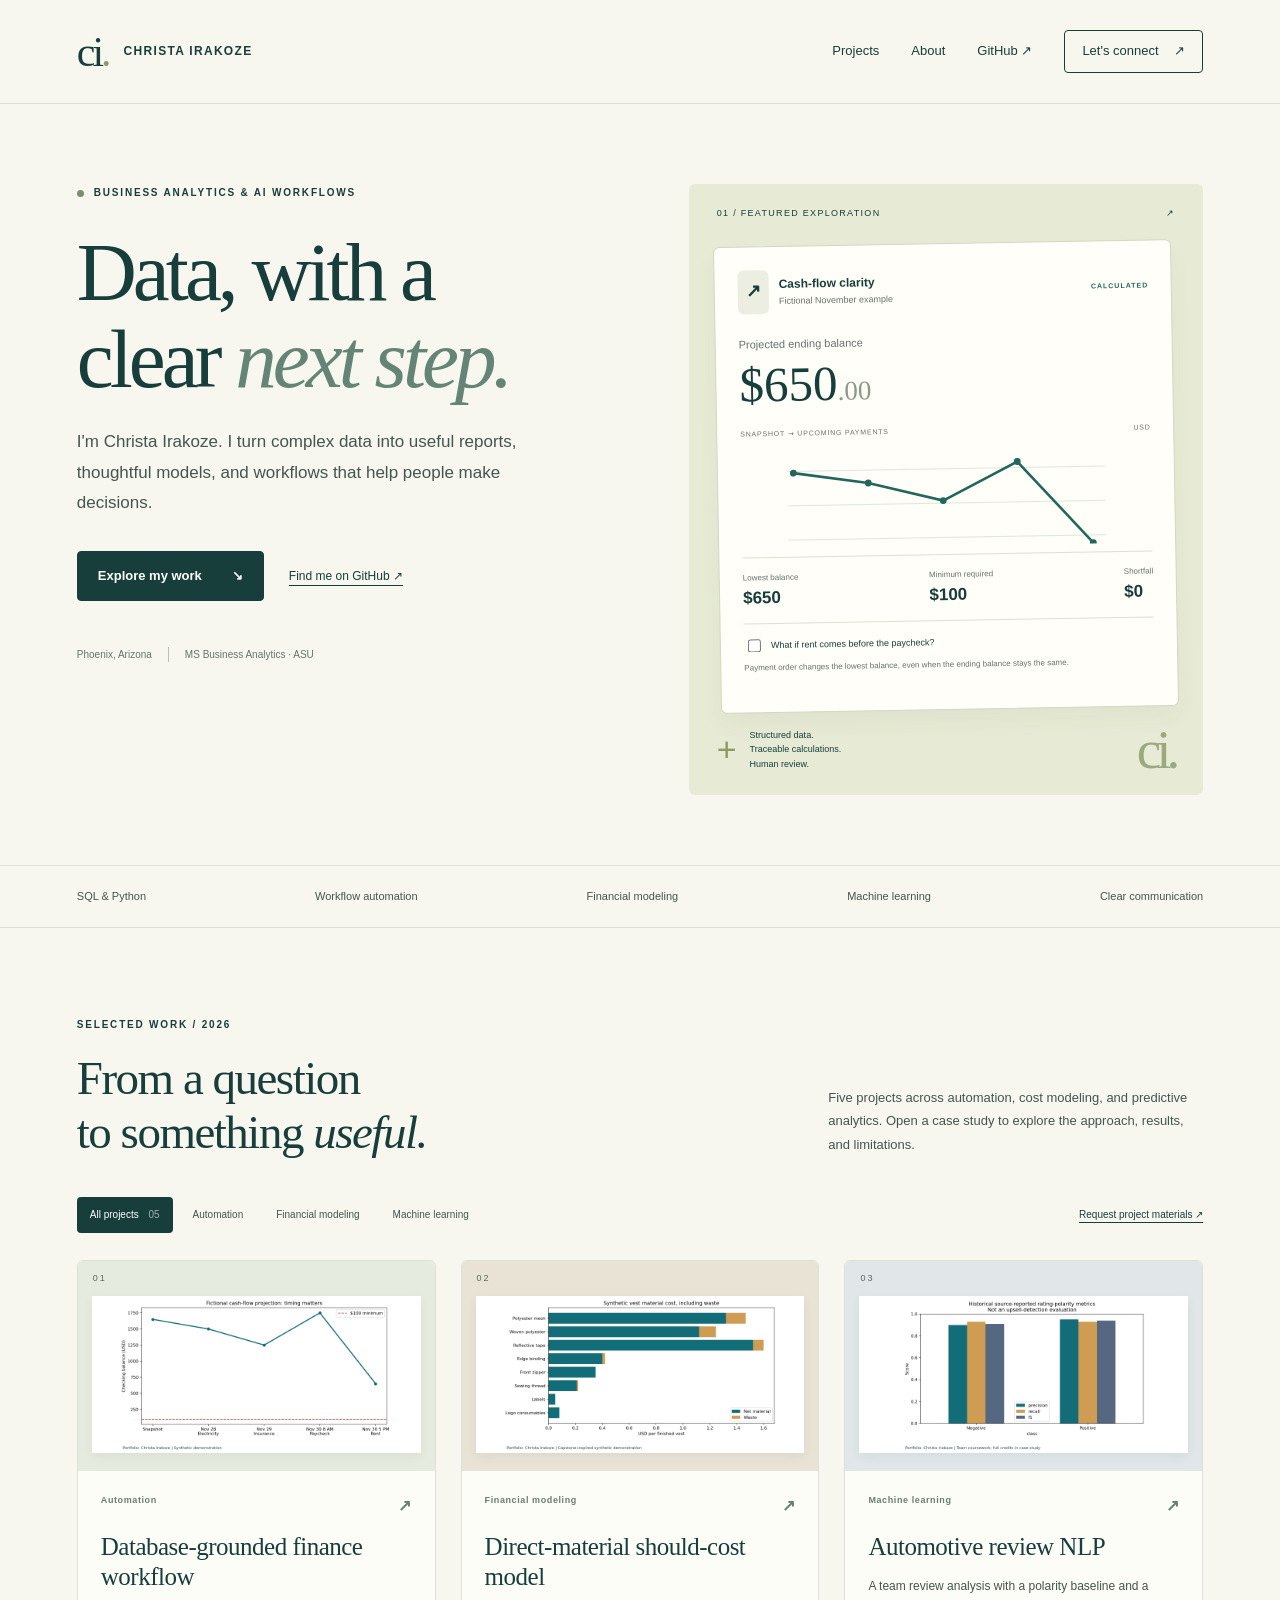
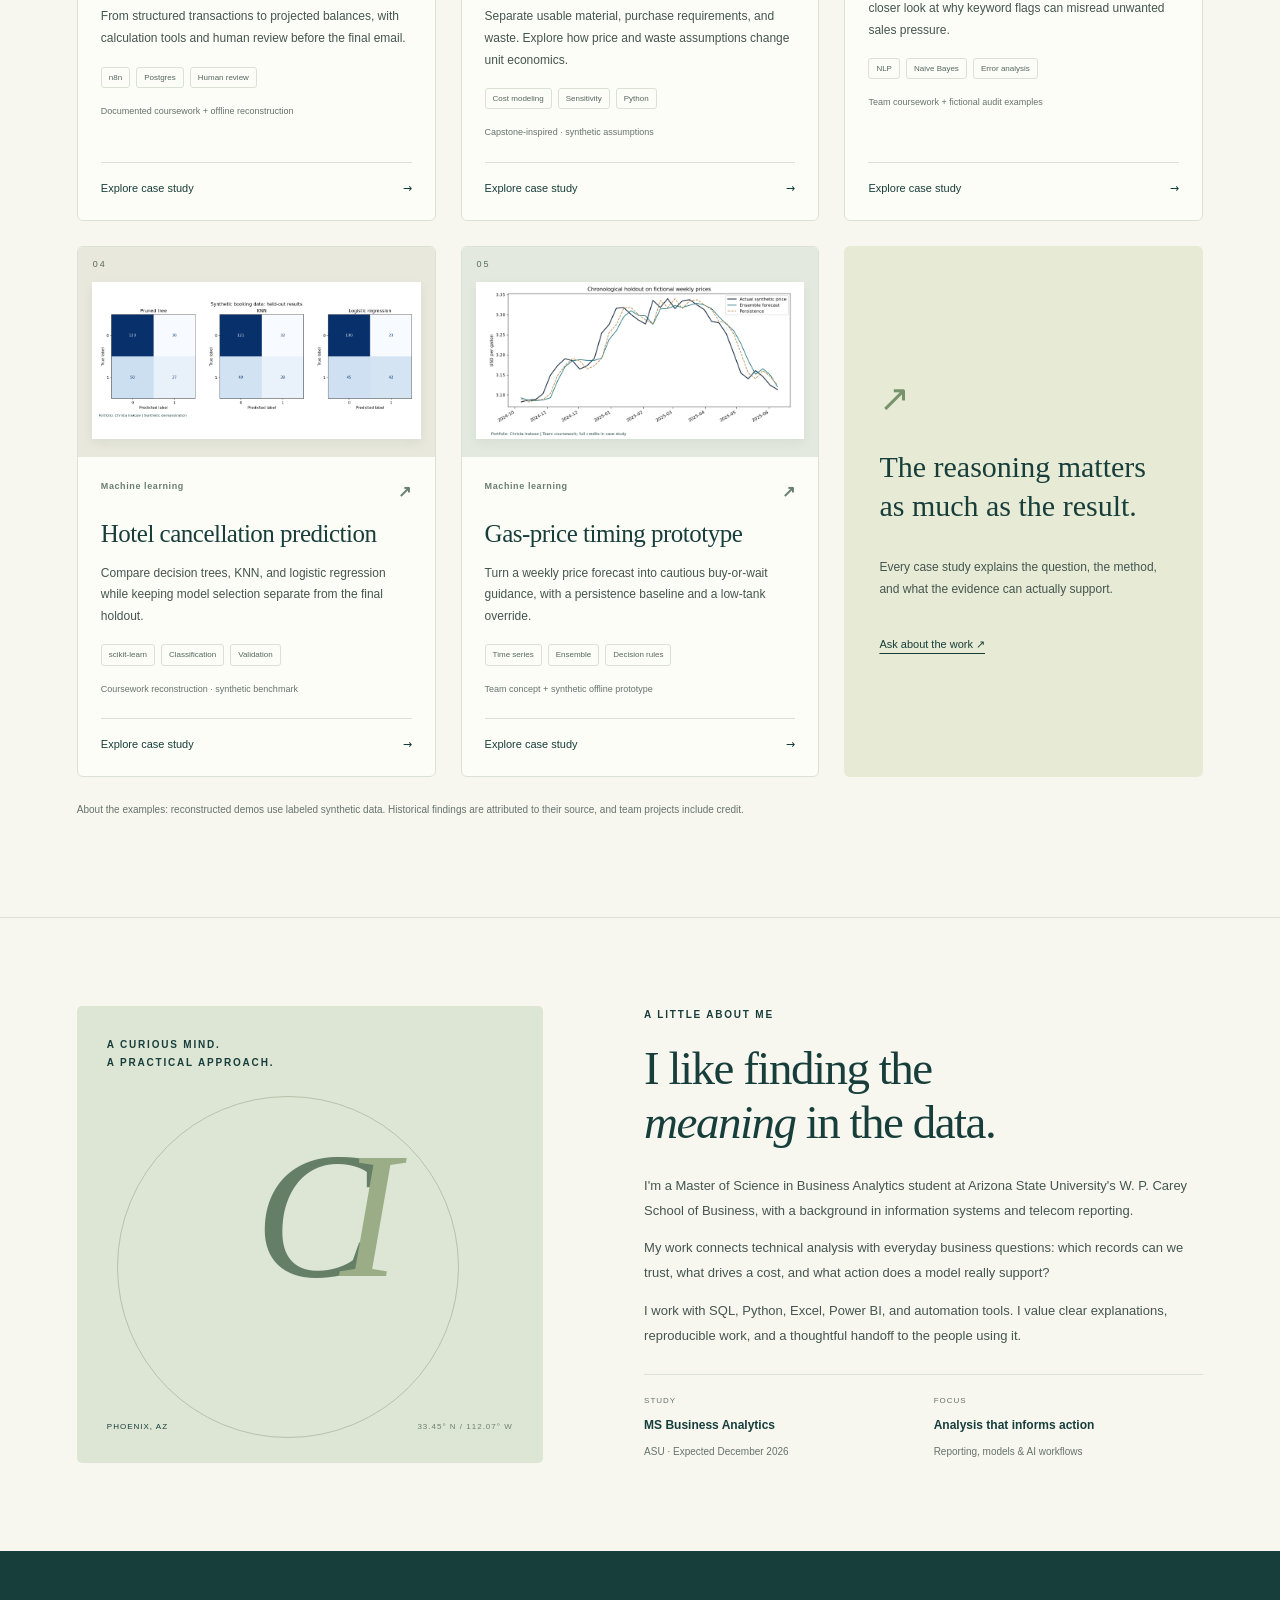
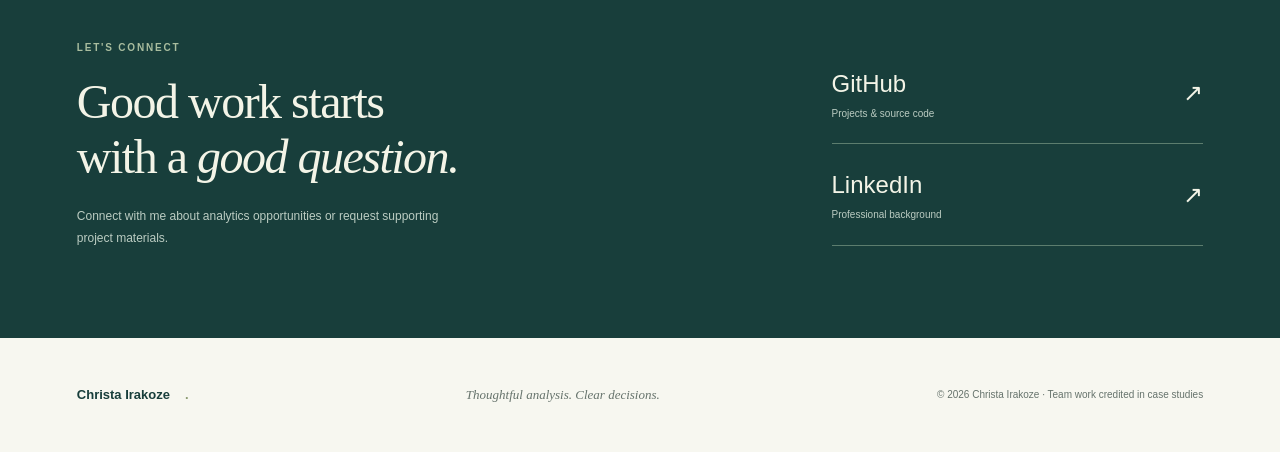
==== index.html @ 3c3b24d4 "Publish portfolio case studies and attributed charts" ====
<!doctype html><html lang="en"><head><meta charset="utf-8"><meta name="viewport" content="width=device-width, initial-scale=1"><title>Business Analytics &amp; AI Workflows | Christa Irakoze</title><meta name="description" content="Christa Irakoze: business analytics portfolio featuring AI workflows, financial modeling, NLP, and machine learning."><meta name="theme-color" content="#183e3b"><link rel="icon" href="/favicon.svg" type="image/svg+xml"><link rel="stylesheet" href="/style.css"></head><body><a class="skip" href="#main">Skip to content</a><header class="header"><a class="brand" href="/" aria-label="Christa Irakoze home"><span class="mark">ci<span>.</span></span><span>CHRISTA IRAKOZE</span></a><nav aria-label="Main navigation"><a href="/#projects">Projects</a><a href="/#about">About</a><a href="https://github.com/krirakoze" target="_blank" rel="noopener">GitHub ↗</a><a class="nav-contact" href="/#contact">Let's connect <span>↗</span></a></nav></header>
<main id="main">
<section class="hero" aria-labelledby="hero-title"><div class="hero-copy"><div class="eyebrow"><span class="live-dot"></span> BUSINESS ANALYTICS & AI WORKFLOWS</div><h1 id="hero-title">Data, with a<br>clear <em>next step.</em></h1><p class="hero-desc">I'm Christa Irakoze. I turn complex data into useful reports, thoughtful models, and workflows that help people make decisions.</p><div class="hero-actions"><a class="button dark" href="#projects">Explore my work <span>↘</span></a><a class="text-link" href="https://github.com/krirakoze" target="_blank" rel="noopener">Find me on GitHub ↗</a></div><div class="hero-note"><span>Phoenix, Arizona</span><span>MS Business Analytics · ASU</span></div></div>
<div class="hero-art"><div class="art-caption"><span>01 / FEATURED EXPLORATION</span><span>↗</span></div><div class="report-card"><div class="report-top"><span class="report-icon">↗</span><span>Cash-flow clarity<small>Fictional November example</small></span><span class="report-status">CALCULATED</span></div><div class="report-balance"><span>Projected ending balance</span><strong>$650<span>.00</span></strong></div><div class="chart-label"><span>SNAPSHOT → UPCOMING PAYMENTS</span><span>USD</span></div><svg class="mini-chart" viewBox="0 0 380 120" role="img" aria-label="Fictional checking balances: 1650, 1500, 1250, 1750, 650 dollars"><line x1="5" y1="30" x2="375" y2="30" stroke="#d9e3dd"/><line x1="5" y1="70" x2="375" y2="70" stroke="#d9e3dd"/><line x1="5" y1="110" x2="375" y2="110" stroke="#d9e3dd"/><path d="M12 32 L99 45 L186 67 L273 23 L360 119" fill="none" stroke="#23675b" stroke-width="3"/><g fill="#23675b"><circle cx="12" cy="32" r="4"/><circle cx="99" cy="45" r="4"/><circle cx="186" cy="67" r="4"/><circle cx="273" cy="23" r="4"/><circle cx="360" cy="119" r="4"/></g></svg><div class="report-summary"><div><span>Lowest balance</span><b id="lowest-balance">$650</b></div><div><span>Minimum required</span><b>$100</b></div><div><span>Shortfall</span><b>$0</b></div></div><label class="scenario-toggle"><input id="timing-toggle" type="checkbox"><span>What if rent comes before the paycheck?</span></label><p id="scenario-note" aria-live="polite">Payment order changes the lowest balance, even when the ending balance stays the same.</p></div><div class="art-bottom"><span class="cross">+</span><p>Structured data.<br>Traceable calculations.<br>Human review.</p><span class="large-ci">ci.</span></div></div></section>
<div class="skill-strip" aria-label="Areas of focus"><span>SQL & Python</span><span>Workflow automation</span><span>Financial modeling</span><span>Machine learning</span><span>Clear communication</span></div>
<section class="work section" id="projects"><div class="section-heading"><div><div class="eyebrow">SELECTED WORK / 2026</div><h2>From a question<br>to something <em>useful.</em></h2></div><p>Five projects across automation, cost modeling, and predictive analytics. Open a case study to explore the approach, results, and limitations.</p></div><div class="work-toolbar"><div class="filters" role="group" aria-label="Filter projects"><button class="active" aria-pressed="true" data-filter="All">All projects <span>05</span></button><button aria-pressed="false" data-filter="Automation">Automation</button><button aria-pressed="false" data-filter="Financial modeling">Financial modeling</button><button aria-pressed="false" data-filter="Machine learning">Machine learning</button></div><a class="bundle-link" href="#contact">Request project materials ↗</a></div><div class="project-grid"><article class="project-card" data-category="Automation"><a class="project-image" href="/finance-workflow.html"><span class="project-number">01</span><img src="/finance-workflow-cash_flow.png" alt="Database-grounded finance workflow: synthetic demonstration results" loading="lazy"></a><div class="project-body"><div class="card-category">Automation<span>↗</span></div><h3><a href="/finance-workflow.html">Database-grounded finance workflow</a></h3><p>From structured transactions to projected balances, with calculation tools and human review before the final email.</p><div class="tags"><span>n8n</span><span>Postgres</span><span>Human review</span></div><p class="scope">Documented coursework + offline reconstruction</p><a class="case-link" href="/finance-workflow.html">Explore case study <span>→</span></a></div></article><article class="project-card" data-category="Financial modeling"><a class="project-image" href="/materials-costing.html"><span class="project-number">02</span><img src="/materials-costing-material_costs.png" alt="Direct-material should-cost model: synthetic demonstration results" loading="lazy"></a><div class="project-body"><div class="card-category">Financial modeling<span>↗</span></div><h3><a href="/materials-costing.html">Direct-material should-cost model</a></h3><p>Separate usable material, purchase requirements, and waste. Explore how price and waste assumptions change unit economics.</p><div class="tags"><span>Cost modeling</span><span>Sensitivity</span><span>Python</span></div><p class="scope">Capstone-inspired · synthetic assumptions</p><a class="case-link" href="/materials-costing.html">Explore case study <span>→</span></a></div></article><article class="project-card" data-category="Machine learning"><a class="project-image" href="/review-nlp.html"><span class="project-number">03</span><img src="/review-nlp-source_metrics.png" alt="Automotive review NLP: historical source-reported metrics" loading="lazy"></a><div class="project-body"><div class="card-category">Machine learning<span>↗</span></div><h3><a href="/review-nlp.html">Automotive review NLP</a></h3><p>A team review analysis with a polarity baseline and a closer look at why keyword flags can misread unwanted sales pressure.</p><div class="tags"><span>NLP</span><span>Naive Bayes</span><span>Error analysis</span></div><p class="scope">Team coursework + fictional audit examples</p><a class="case-link" href="/review-nlp.html">Explore case study <span>→</span></a></div></article><article class="project-card" data-category="Machine learning"><a class="project-image" href="/hotel-cancellations.html"><span class="project-number">04</span><img src="/hotel-cancellations-confusion_matrices.png" alt="Hotel cancellation prediction: synthetic demonstration results" loading="lazy"></a><div class="project-body"><div class="card-category">Machine learning<span>↗</span></div><h3><a href="/hotel-cancellations.html">Hotel cancellation prediction</a></h3><p>Compare decision trees, KNN, and logistic regression while keeping model selection separate from the final holdout.</p><div class="tags"><span>scikit-learn</span><span>Classification</span><span>Validation</span></div><p class="scope">Coursework reconstruction · synthetic benchmark</p><a class="case-link" href="/hotel-cancellations.html">Explore case study <span>→</span></a></div></article><article class="project-card" data-category="Machine learning"><a class="project-image" href="/gas-price-timing.html"><span class="project-number">05</span><img src="/gas-price-timing-forecast.png" alt="Gas-price timing prototype: synthetic demonstration results" loading="lazy"></a><div class="project-body"><div class="card-category">Machine learning<span>↗</span></div><h3><a href="/gas-price-timing.html">Gas-price timing prototype</a></h3><p>Turn a weekly price forecast into cautious buy-or-wait guidance, with a persistence baseline and a low-tank override.</p><div class="tags"><span>Time series</span><span>Ensemble</span><span>Decision rules</span></div><p class="scope">Team concept + synthetic offline prototype</p><a class="case-link" href="/gas-price-timing.html">Explore case study <span>→</span></a></div></article><div class="work-note"><span class="note-symbol">↗</span><h3>The reasoning matters<br>as much as the result.</h3><p>Every case study explains the question, the method, and what the evidence can actually support.</p><a href="#contact">Ask about the work ↗</a></div></div><p class="evidence-note">About the examples: reconstructed demos use labeled synthetic data. Historical findings are attributed to their source, and team projects include credit.</p></section>
<section class="about section" id="about"><div class="about-visual" aria-hidden="true"><span class="eyebrow">A CURIOUS MIND.<br>A PRACTICAL APPROACH.</span><div class="monogram">C<span>I</span></div><div class="about-location">PHOENIX, AZ <span>33.45° N / 112.07° W</span></div></div><div class="about-copy"><div class="eyebrow">A LITTLE ABOUT ME</div><h2>I like finding the<br><em>meaning</em> in the data.</h2><p>I'm a Master of Science in Business Analytics student at Arizona State University's W. P. Carey School of Business, with a background in information systems and telecom reporting.</p><p>My work connects technical analysis with everyday business questions: which records can we trust, what drives a cost, and what action does a model really support?</p><p>I work with SQL, Python, Excel, Power BI, and automation tools. I value clear explanations, reproducible work, and a thoughtful handoff to the people using it.</p><div class="about-facts"><div><span>STUDY</span><strong>MS Business Analytics</strong><small>ASU · Expected December 2026</small></div><div><span>FOCUS</span><strong>Analysis that informs action</strong><small>Reporting, models & AI workflows</small></div></div></div></section>
<section class="connect section" id="contact"><div><div class="eyebrow">LET'S CONNECT</div><h2>Good work starts<br>with a <em>good question.</em></h2><p>Connect with me about analytics opportunities or request supporting project materials.</p></div><div class="connect-links"><a href="https://github.com/krirakoze" target="_blank" rel="noopener"><span>GitHub<small>Projects & source code</small></span>↗</a><a href="https://www.linkedin.com/in/christairakoze2/" target="_blank" rel="noopener"><span>LinkedIn<small>Professional background</small></span>↗</a></div></section>
</main><footer><a class="brand" href="/">Christa Irakoze<span class="dot">.</span></a><p>Thoughtful analysis. Clear decisions.</p><span>© 2026 Christa Irakoze · Team work credited in case studies</span></footer><script src="/script.js"></script></body></html>
---- style.css ----
@font-face{font-family:PortfolioSymbols;src:url(/symbols.ttf) format("truetype");unicode-range:U+2190-21FF;font-display:swap}
:root{--ink:#183e3b;--body:#45554f;--paper:#f7f7f0;--line:#dce1d5;--sage:#e7ebd5;--muted:#66736c;--teal:#24675c}*{box-sizing:border-box}html{scroll-behavior:smooth;scroll-padding-top:30px}body{margin:0;background:var(--paper);color:var(--ink);font-family:PortfolioSymbols,Arial,Helvetica,sans-serif;font-size:16px;line-height:1.55}a{color:inherit;text-decoration:none}button,input{font:inherit}button,a,input{ -webkit-tap-highlight-color:transparent}a:focus-visible,button:focus-visible,input:focus-visible{outline:3px solid #b77a37;outline-offset:5px}img{max-width:100%;display:block}button{cursor:pointer}.skip{position:absolute;top:-70px;left:20px;background:white;padding:12px;z-index:100}.skip:focus{top:10px}.header{max-width:1440px;margin:auto;height:104px;padding:0 6%;display:flex;align-items:center;justify-content:space-between;border-bottom:1px solid var(--line)}.brand{display:flex;align-items:center;gap:15px;font-size:12px;font-weight:bold;letter-spacing:1.3px}.mark{font-family:Georgia,serif;font-size:42px;font-weight:normal;letter-spacing:-3px;line-height:1}.mark span{color:#8e9a66}.header nav{display:flex;align-items:center;gap:32px;font-size:13px}.header nav>a:hover,.text-link:hover{color:#548278}.header .nav-contact{border:1px solid var(--ink);padding:10px 17px;border-radius:4px}.nav-contact span{margin-left:12px}.hero{max-width:1440px;margin:auto;display:grid;grid-template-columns:1.08fr 1fr;gap:5%;padding:80px 6% 70px}.eyebrow{font-size:10px;letter-spacing:1.8px;font-weight:bold;line-height:1.8}.hero .eyebrow{display:flex;align-items:center;gap:10px}.live-dot{width:7px;height:7px;border-radius:50%;background:#79916a;display:inline-block}.hero h1{font-size:clamp(56px,6.5vw,90px);font-family:Georgia,'Times New Roman',serif;line-height:1.04;font-weight:normal;letter-spacing:-4px;margin:27px 0 25px}em{font-family:Georgia,'Times New Roman',serif;font-weight:normal}.hero h1 em{color:#648475}.hero-desc{max-width:460px;font-size:17px;color:var(--body);line-height:1.8}.hero-actions{display:flex;align-items:center;gap:25px;margin-top:32px}.button{display:inline-flex;align-items:center;justify-content:space-between;gap:30px;border-radius:4px;padding:14px 20px;font-size:13px;font-weight:bold}.dark{background:var(--ink);color:white;border:1px solid var(--ink)}.dark:hover{background:#2c5c50}.text-link{font-size:12px;text-decoration:underline;text-underline-offset:5px}.hero-note{display:flex;flex-wrap:wrap;gap:16px;margin-top:46px;font-size:10px;color:var(--muted)}.hero-note span+span{border-left:1px solid #b7c0b4;padding-left:16px}.hero-art{background:var(--sage);border-radius:6px;min-width:0;padding:23px 28px 18px;position:relative}.art-caption{display:flex;justify-content:space-between;font-size:9px;letter-spacing:1.3px}.report-card{background:#fffef8;border:1px solid #d1d8c6;margin:22px 0 0;padding:23px;border-radius:6px;box-shadow:0 12px 22px #3d50300b;transform:rotate(-1deg)}.report-top{display:flex;gap:10px;align-items:center;font-size:12px;font-weight:bold}.report-icon{background:#ebeee0;padding:8px;border-radius:6px;font-size:18px}.report-top small{display:block;font-size:9px;font-weight:normal;color:var(--muted);margin-top:2px}.report-status{font-size:7px;margin-left:auto;letter-spacing:1px;color:var(--teal)}.report-balance{margin:22px 0 12px}.report-balance>span{display:block;font-size:11px;color:var(--muted)}.report-balance strong{font-family:Georgia,serif;display:block;font-size:49px;font-weight:normal;line-height:1.3}.report-balance strong span{font-size:27px;color:#8b9a88}.chart-label{display:flex;justify-content:space-between;font-size:7px;letter-spacing:.8px;color:var(--muted)}.mini-chart{width:100%;height:103px;margin-top:7px}.report-summary{display:flex;justify-content:space-between;gap:12px;border-top:1px solid var(--line);padding:14px 0 12px}.report-summary span{display:block;font-size:8px;color:var(--muted)}.report-summary b{font-size:17px}.scenario-toggle{display:flex;gap:7px;align-items:center;font-size:9px;cursor:pointer;border-top:1px solid var(--line);padding-top:12px}.scenario-toggle input{accent-color:var(--ink)}#scenario-note{font-size:8px;line-height:1.6;color:var(--muted);margin:7px 0 0;min-height:27px}.art-bottom{display:flex;align-items:center;justify-content:space-between;margin-top:12px}.cross{font-size:34px;font-weight:200;color:#8e9a66}.art-bottom p{font-size:9px;line-height:1.6;margin:0 auto 0 13px}.large-ci{font-family:Georgia,serif;font-size:55px;line-height:1;color:#9ca980;letter-spacing:-5px}.skill-strip{padding:22px 6%;display:flex;justify-content:space-between;gap:15px;border-block:1px solid var(--line);font-size:11px;max-width:1440px;margin:auto;color:var(--body)}.section{max-width:1440px;margin:auto;padding:88px 6%}.section-heading{display:flex;align-items:flex-end;gap:8%;justify-content:space-between}.section-heading h2,.about h2,.connect h2{font-family:Georgia,serif;font-weight:normal;font-size:47px;line-height:1.15;letter-spacing:-1.5px;margin:17px 0 0}.section-heading>p{max-width:375px;font-size:13px;color:var(--body);line-height:1.8;margin:0 0 3px}.work-toolbar{display:flex;align-items:center;justify-content:space-between;gap:20px;margin:38px 0 27px}.filters{display:flex;gap:7px;flex-wrap:wrap}.filters button{border:1px solid transparent;background:transparent;color:var(--body);font-size:10px;padding:9px 12px;border-radius:4px}.filters button.active{background:var(--ink);color:white}.filters span{margin-left:7px;opacity:.6}.bundle-link{font-size:10px;white-space:nowrap;text-decoration:underline;text-underline-offset:4px}.project-grid{display:grid;grid-template-columns:repeat(3,minmax(0,1fr));gap:25px}.project-card{background:#fdfdf7;border:1px solid var(--line);border-radius:6px;overflow:hidden;display:flex;flex-direction:column;transition:transform .2s,box-shadow .2s}.project-card:hover{transform:translateY(-4px);box-shadow:0 12px 25px #1d3e3610}.project-card[hidden]{display:none}.project-image{height:210px;position:relative;background:#e6ebdf;display:flex;align-items:center;justify-content:center;padding:35px 14px 18px}.project-image img{width:100%;height:100%;object-fit:contain;box-shadow:0 4px 10px #1d3e3610;background:white}.project-number{position:absolute;top:11px;left:15px;font-size:9px;letter-spacing:2px;color:#586c5c}.project-card:nth-child(2) .project-image{background:#e9e3d6}.project-card:nth-child(3) .project-image{background:#e1e7e9}.project-card:nth-child(4) .project-image{background:#e8e8dc}.project-card:nth-child(5) .project-image{background:#e3e9df}.project-body{padding:23px;display:flex;flex-direction:column;flex:1}.card-category{display:flex;justify-content:space-between;font-size:9px;font-weight:bold;letter-spacing:.6px;color:#6a7e6f}.card-category span{font-size:16px}.project-body h3{font-family:Georgia,serif;font-size:25px;line-height:1.2;font-weight:normal;letter-spacing:-.5px;margin:14px 0}.project-body>p{font-size:12px;line-height:1.8;color:var(--body);margin:0 0 17px}.tags{display:flex;gap:6px;flex-wrap:wrap}.tags span{font-size:8px;line-height:1.4;border:1px solid var(--line);padding:4px 7px;border-radius:3px;color:#56685e}.project-body .scope{font-size:9px;line-height:1.6;color:var(--muted);margin:16px 0 22px}.case-link{margin-top:auto;border-top:1px solid var(--line);padding-top:17px;display:flex;justify-content:space-between;font-size:11px}.work-note{background:var(--sage);padding:35px;display:flex;flex-direction:column;justify-content:center;border-radius:6px}.note-symbol{font-size:37px;color:#78936b}.work-note h3{font-family:Georgia,serif;font-size:30px;line-height:1.3;font-weight:normal;margin:20px 0}.work-note p{font-size:12px;color:var(--body);line-height:1.8}.work-note a{font-size:11px;margin-top:24px;text-decoration:underline;text-underline-offset:5px}.evidence-note{font-size:10px;color:var(--muted);max-width:800px;margin-top:24px;line-height:1.8}.about{display:grid;grid-template-columns:1fr 1.2fr;gap:9%;border-top:1px solid var(--line)}.about-visual{background:#dde5d5;padding:30px;display:flex;flex-direction:column;min-height:440px;border-radius:5px;position:relative;overflow:hidden}.about-visual:after{content:'';position:absolute;width:340px;height:340px;border:1px solid #b6c2ab;border-radius:50%;left:40px;top:90px}.monogram{font-family:Georgia,serif;font-size:180px;letter-spacing:-35px;font-style:italic;color:#647f66;text-align:center;line-height:1.6;position:relative;z-index:1}.monogram span{color:#9bad86}.about-location{display:flex;justify-content:space-between;font-size:8px;letter-spacing:1px;margin-top:auto}.about-location span{color:#71836a}.about h2{margin-bottom:25px}.about-copy>p{font-size:13px;line-height:1.9;color:var(--body)}.about-facts{margin-top:26px;display:grid;grid-template-columns:1fr 1fr;gap:20px;padding-top:20px;border-top:1px solid var(--line)}.about-facts span{display:block;font-size:8px;letter-spacing:1px;color:var(--muted)}.about-facts strong{display:block;font-size:12px;margin:8px 0 4px}.about-facts small{font-size:10px;color:var(--muted)}.connect{background:var(--ink);color:#f3f4e7;display:flex;align-items:center;justify-content:space-between;gap:8%}.connect .eyebrow{color:#a9bd9f}.connect h2{font-size:48px}.connect p{font-size:12px;line-height:1.8;max-width:400px;color:#bbccc2;margin:22px 0 0}.connect-links{min-width:33%}.connect-links a{border-bottom:1px solid #5c7d6e;padding:22px 0;display:flex;align-items:center;justify-content:space-between;font-size:24px}.connect-links small{display:block;font-size:10px;color:#bbccc2;margin-top:4px}.connect-links a:hover{color:#cee0b3}footer{max-width:1440px;margin:auto;padding:34px 6%;display:flex;align-items:center;justify-content:space-between;gap:20px;font-size:10px;color:var(--muted)}footer .brand{font-size:13px;letter-spacing:0;color:var(--ink)}footer p{font-family:Georgia,serif;font-style:italic;font-size:13px}.dot{color:#8b9b71}.case{max-width:1200px;padding:50px 6% 90px;margin:auto;min-height:65vh}.back{display:inline-block;font-size:12px;color:var(--muted);margin-bottom:35px}.case>h1{font-family:Georgia,serif;font-size:58px;letter-spacing:-2px;font-weight:normal;line-height:1.12;max-width:820px;margin:20px 0}.case-intro{font-size:18px;color:var(--body);max-width:750px;line-height:1.8}.case-meta{display:flex;gap:25px;flex-wrap:wrap;font-size:10px;color:var(--muted);margin-top:25px}.case-actions{display:flex;gap:25px;align-items:center;margin:30px 0 45px}.case-layout{display:grid;grid-template-columns:minmax(0,1fr) 240px;gap:7%;border-top:1px solid var(--line);padding-top:35px}.prose{color:var(--body);font-size:14px;line-height:1.9;min-width:0}.prose h2{font-size:28px;font-family:Georgia,serif;font-weight:normal;color:var(--ink);line-height:1.3;margin-top:38px}.prose a{text-decoration:underline;text-underline-offset:4px;color:var(--teal)}.prose img{width:100%;border:1px solid var(--line);border-radius:5px;margin:24px 0}.prose pre{background:#e9eddf;padding:20px;overflow:auto;border-radius:4px;font-size:12px}.prose code{font-size:12px}.prose ul{padding-left:20px}.prose table{border-collapse:collapse;width:100%;font-size:12px}.prose th,.prose td{border:1px solid var(--line);padding:10px;text-align:left}.case aside{font-size:12px;line-height:1.9;padding-top:10px}.case aside .tags{margin:15px 0 30px}.case aside>a{display:block;text-decoration:underline;text-underline-offset:3px;margin:12px 0}.case aside p{color:var(--muted);font-size:11px;margin-top:30px}.file-list a{text-decoration:underline}.file-list li{margin:14px 0}
@media(min-width:1441px){.connect{max-width:none;padding-inline:max(6%,calc((100vw - 1267px)/2))}}@media(max-width:1000px){.hero{gap:4%;padding-top:60px}.hero h1{font-size:65px}.hero-art{padding:20px}.report-card{padding:18px}.hero-actions{align-items:flex-start;flex-direction:column;gap:20px}.project-grid{grid-template-columns:repeat(2,minmax(0,1fr))}.header nav{gap:20px}.skill-strip{font-size:10px}.section-heading h2{font-size:41px}.section-heading>p{max-width:320px}.case-layout{grid-template-columns:minmax(0,1fr) 180px}.about{gap:6%}.monogram{font-size:140px}.about-visual{padding:25px}.about-location{flex-direction:column;gap:8px}}@media(max-width:700px){.header{height:80px;padding:0 6%}.brand{font-size:9px;gap:10px;letter-spacing:.8px}.mark{font-size:35px}.header nav{gap:18px;font-size:11px}.header .nav-contact{display:none}.hero{grid-template-columns:1fr;padding-top:45px;gap:40px}.hero h1{font-size:65px;letter-spacing:-3px}.hero-desc{font-size:16px}.hero-actions{flex-direction:row;align-items:center;gap:20px}.hero-note{margin-top:30px}.hero-art{max-width:500px;width:100%;justify-self:center;padding:22px}.report-card{padding:24px}.report-top{font-size:13px}.report-top small{font-size:10px}.report-status{font-size:8px}.report-summary span{font-size:10px}.scenario-toggle{font-size:11px}#scenario-note{font-size:10px}.skill-strip{flex-wrap:wrap;justify-content:center;font-size:10px;padding-block:18px;column-gap:24px}.section{padding-top:58px;padding-bottom:58px}.section-heading{display:block}.section-heading h2,.about h2,.connect h2{font-size:39px}.section-heading>p{margin-top:20px;max-width:none}.work-toolbar{display:block;margin-top:25px}.filters{gap:4px}.filters button{padding:9px;font-size:10px}.bundle-link{display:inline-block;margin-top:18px}.project-grid{grid-template-columns:1fr;gap:23px}.project-image{height:235px}.project-body{padding:25px}.project-body h3{font-size:29px}.project-body>p{font-size:13px}.tags span{font-size:9px}.project-body .scope{font-size:10px}.case-link{font-size:12px}.work-note{padding:35px}.about{grid-template-columns:1fr;gap:35px}.about-visual{min-height:320px;max-height:350px}.about-visual:after{left:calc(50% - 170px);top:40px}.monogram{font-size:150px;line-height:1.4}.about-location{flex-direction:row}.about-copy>p{font-size:14px}.connect{display:block}.connect-links{margin-top:25px}.connect h2{font-size:40px}footer{flex-wrap:wrap;justify-content:center;text-align:center;padding-block:25px}footer .brand{width:100%;justify-content:center}footer p{margin:0}footer>span{font-size:9px}.case>h1{font-size:42px}.case-intro{font-size:16px}.case-layout{grid-template-columns:1fr}.case aside{border-top:1px solid var(--line);padding-top:30px}.case-actions{flex-wrap:wrap}.prose{font-size:14px}.case-meta{gap:8px;flex-direction:column}}@media(prefers-reduced-motion:reduce){html{scroll-behavior:auto}.project-card{transition:none}}
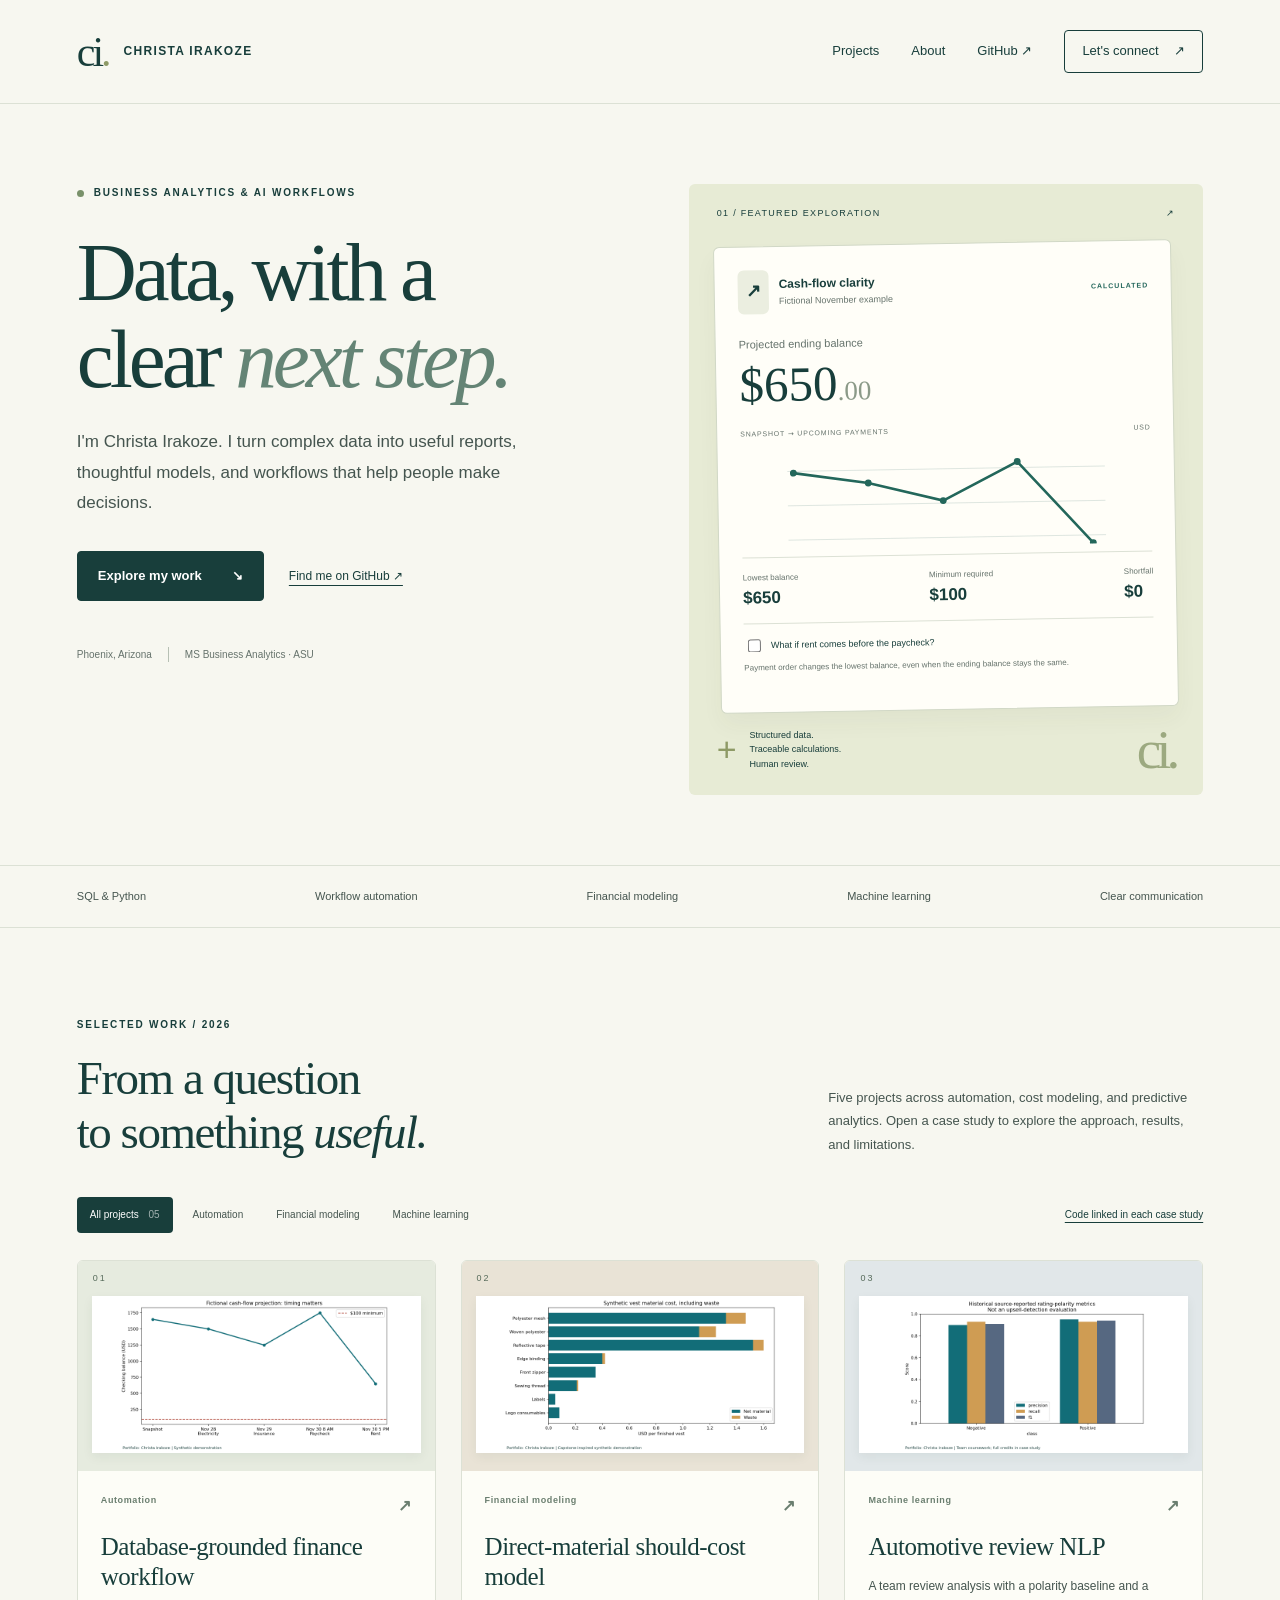
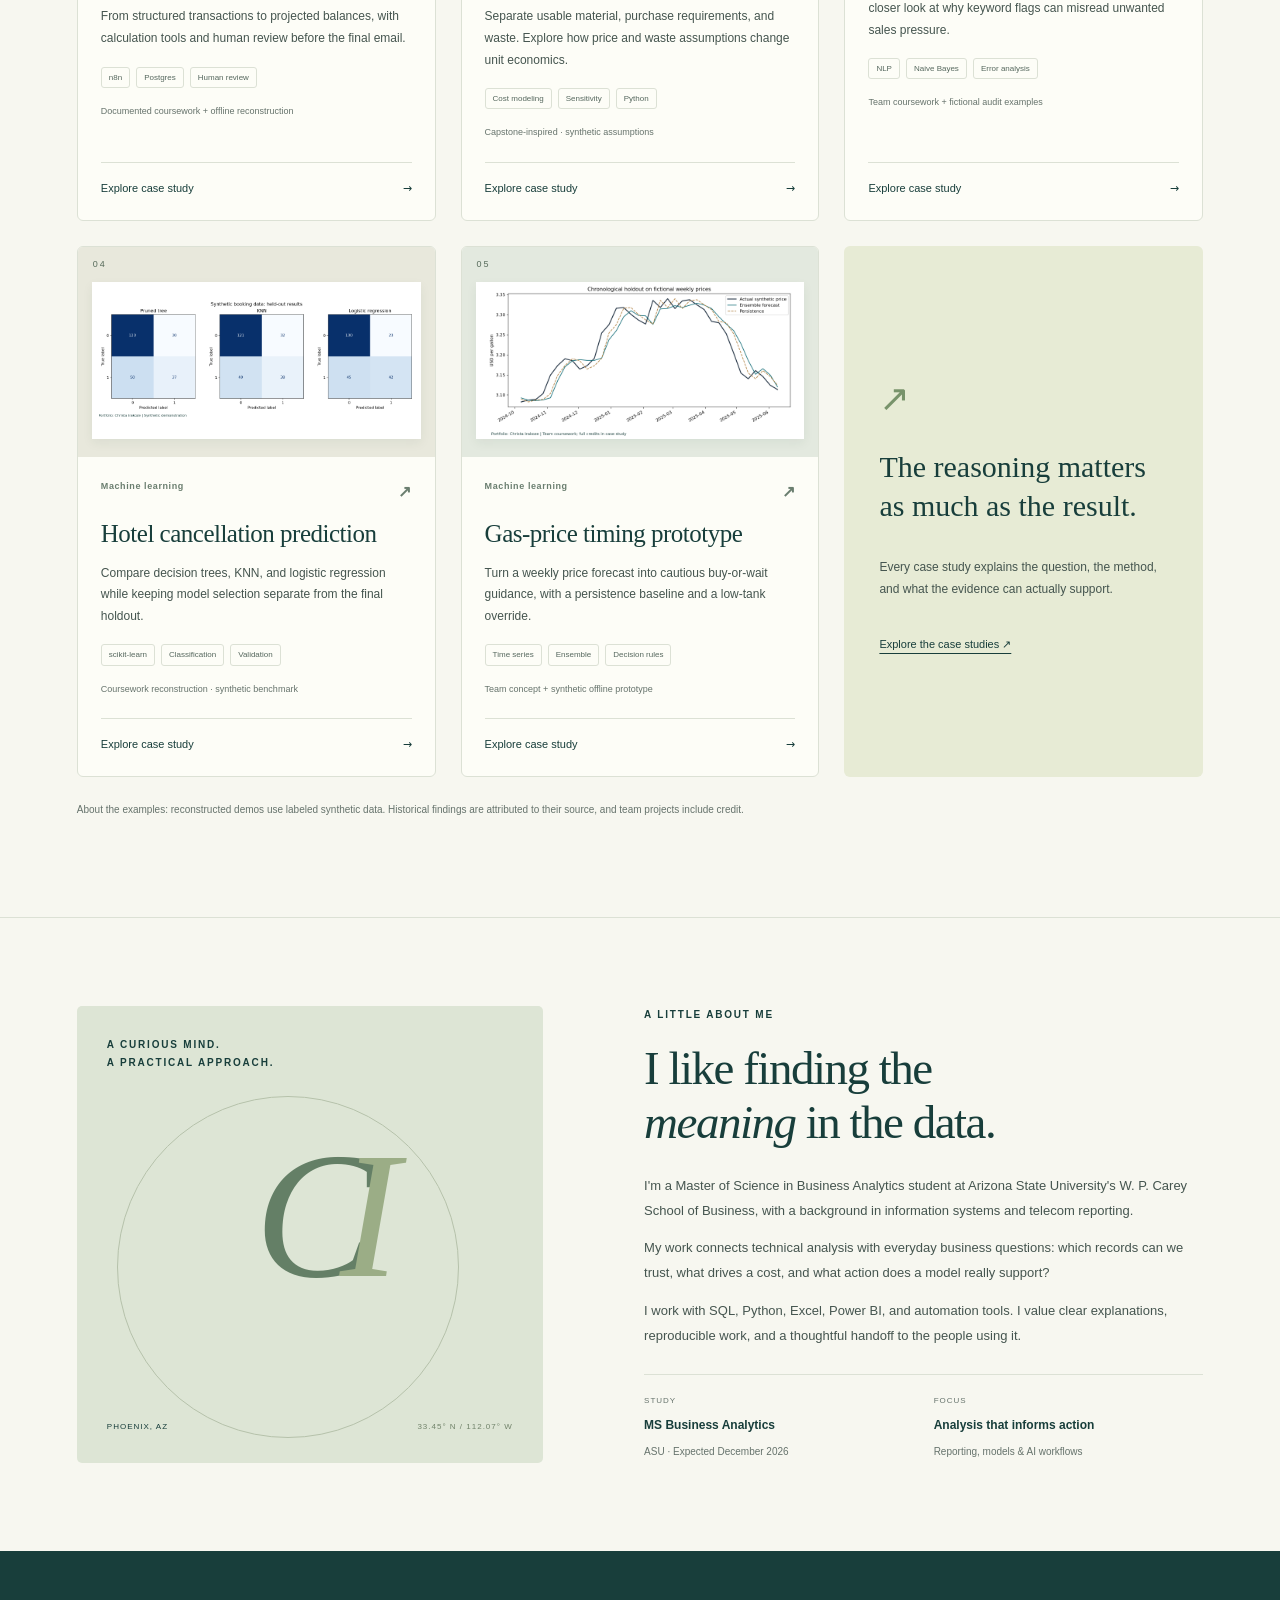
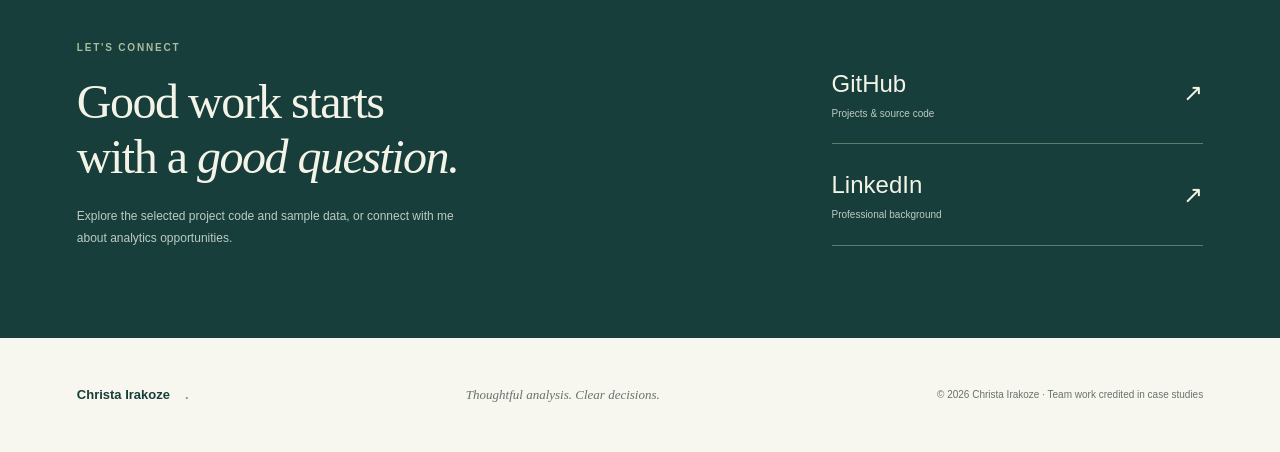
==== commit 755d7503: "Add sanitized original notebooks and labeled reproducible project evidence" ====
--- a/index.html
+++ b/index.html
@@ -3,7 +3,7 @@
 <section class="hero" aria-labelledby="hero-title"><div class="hero-copy"><div class="eyebrow"><span class="live-dot"></span> BUSINESS ANALYTICS & AI WORKFLOWS</div><h1 id="hero-title">Data, with a<br>clear <em>next step.</em></h1><p class="hero-desc">I'm Christa Irakoze. I turn complex data into useful reports, thoughtful models, and workflows that help people make decisions.</p><div class="hero-actions"><a class="button dark" href="#projects">Explore my work <span>↘</span></a><a class="text-link" href="https://github.com/krirakoze" target="_blank" rel="noopener">Find me on GitHub ↗</a></div><div class="hero-note"><span>Phoenix, Arizona</span><span>MS Business Analytics · ASU</span></div></div>
 <div class="hero-art"><div class="art-caption"><span>01 / FEATURED EXPLORATION</span><span>↗</span></div><div class="report-card"><div class="report-top"><span class="report-icon">↗</span><span>Cash-flow clarity<small>Fictional November example</small></span><span class="report-status">CALCULATED</span></div><div class="report-balance"><span>Projected ending balance</span><strong>$650<span>.00</span></strong></div><div class="chart-label"><span>SNAPSHOT → UPCOMING PAYMENTS</span><span>USD</span></div><svg class="mini-chart" viewBox="0 0 380 120" role="img" aria-label="Fictional checking balances: 1650, 1500, 1250, 1750, 650 dollars"><line x1="5" y1="30" x2="375" y2="30" stroke="#d9e3dd"/><line x1="5" y1="70" x2="375" y2="70" stroke="#d9e3dd"/><line x1="5" y1="110" x2="375" y2="110" stroke="#d9e3dd"/><path d="M12 32 L99 45 L186 67 L273 23 L360 119" fill="none" stroke="#23675b" stroke-width="3"/><g fill="#23675b"><circle cx="12" cy="32" r="4"/><circle cx="99" cy="45" r="4"/><circle cx="186" cy="67" r="4"/><circle cx="273" cy="23" r="4"/><circle cx="360" cy="119" r="4"/></g></svg><div class="report-summary"><div><span>Lowest balance</span><b id="lowest-balance">$650</b></div><div><span>Minimum required</span><b>$100</b></div><div><span>Shortfall</span><b>$0</b></div></div><label class="scenario-toggle"><input id="timing-toggle" type="checkbox"><span>What if rent comes before the paycheck?</span></label><p id="scenario-note" aria-live="polite">Payment order changes the lowest balance, even when the ending balance stays the same.</p></div><div class="art-bottom"><span class="cross">+</span><p>Structured data.<br>Traceable calculations.<br>Human review.</p><span class="large-ci">ci.</span></div></div></section>
 <div class="skill-strip" aria-label="Areas of focus"><span>SQL & Python</span><span>Workflow automation</span><span>Financial modeling</span><span>Machine learning</span><span>Clear communication</span></div>
-<section class="work section" id="projects"><div class="section-heading"><div><div class="eyebrow">SELECTED WORK / 2026</div><h2>From a question<br>to something <em>useful.</em></h2></div><p>Five projects across automation, cost modeling, and predictive analytics. Open a case study to explore the approach, results, and limitations.</p></div><div class="work-toolbar"><div class="filters" role="group" aria-label="Filter projects"><button class="active" aria-pressed="true" data-filter="All">All projects <span>05</span></button><button aria-pressed="false" data-filter="Automation">Automation</button><button aria-pressed="false" data-filter="Financial modeling">Financial modeling</button><button aria-pressed="false" data-filter="Machine learning">Machine learning</button></div><a class="bundle-link" href="#contact">Request project materials ↗</a></div><div class="project-grid"><article class="project-card" data-category="Automation"><a class="project-image" href="/finance-workflow.html"><span class="project-number">01</span><img src="/finance-workflow-cash_flow.png" alt="Database-grounded finance workflow: synthetic demonstration results" loading="lazy"></a><div class="project-body"><div class="card-category">Automation<span>↗</span></div><h3><a href="/finance-workflow.html">Database-grounded finance workflow</a></h3><p>From structured transactions to projected balances, with calculation tools and human review before the final email.</p><div class="tags"><span>n8n</span><span>Postgres</span><span>Human review</span></div><p class="scope">Documented coursework + offline reconstruction</p><a class="case-link" href="/finance-workflow.html">Explore case study <span>→</span></a></div></article><article class="project-card" data-category="Financial modeling"><a class="project-image" href="/materials-costing.html"><span class="project-number">02</span><img src="/materials-costing-material_costs.png" alt="Direct-material should-cost model: synthetic demonstration results" loading="lazy"></a><div class="project-body"><div class="card-category">Financial modeling<span>↗</span></div><h3><a href="/materials-costing.html">Direct-material should-cost model</a></h3><p>Separate usable material, purchase requirements, and waste. Explore how price and waste assumptions change unit economics.</p><div class="tags"><span>Cost modeling</span><span>Sensitivity</span><span>Python</span></div><p class="scope">Capstone-inspired · synthetic assumptions</p><a class="case-link" href="/materials-costing.html">Explore case study <span>→</span></a></div></article><article class="project-card" data-category="Machine learning"><a class="project-image" href="/review-nlp.html"><span class="project-number">03</span><img src="/review-nlp-source_metrics.png" alt="Automotive review NLP: historical source-reported metrics" loading="lazy"></a><div class="project-body"><div class="card-category">Machine learning<span>↗</span></div><h3><a href="/review-nlp.html">Automotive review NLP</a></h3><p>A team review analysis with a polarity baseline and a closer look at why keyword flags can misread unwanted sales pressure.</p><div class="tags"><span>NLP</span><span>Naive Bayes</span><span>Error analysis</span></div><p class="scope">Team coursework + fictional audit examples</p><a class="case-link" href="/review-nlp.html">Explore case study <span>→</span></a></div></article><article class="project-card" data-category="Machine learning"><a class="project-image" href="/hotel-cancellations.html"><span class="project-number">04</span><img src="/hotel-cancellations-confusion_matrices.png" alt="Hotel cancellation prediction: synthetic demonstration results" loading="lazy"></a><div class="project-body"><div class="card-category">Machine learning<span>↗</span></div><h3><a href="/hotel-cancellations.html">Hotel cancellation prediction</a></h3><p>Compare decision trees, KNN, and logistic regression while keeping model selection separate from the final holdout.</p><div class="tags"><span>scikit-learn</span><span>Classification</span><span>Validation</span></div><p class="scope">Coursework reconstruction · synthetic benchmark</p><a class="case-link" href="/hotel-cancellations.html">Explore case study <span>→</span></a></div></article><article class="project-card" data-category="Machine learning"><a class="project-image" href="/gas-price-timing.html"><span class="project-number">05</span><img src="/gas-price-timing-forecast.png" alt="Gas-price timing prototype: synthetic demonstration results" loading="lazy"></a><div class="project-body"><div class="card-category">Machine learning<span>↗</span></div><h3><a href="/gas-price-timing.html">Gas-price timing prototype</a></h3><p>Turn a weekly price forecast into cautious buy-or-wait guidance, with a persistence baseline and a low-tank override.</p><div class="tags"><span>Time series</span><span>Ensemble</span><span>Decision rules</span></div><p class="scope">Team concept + synthetic offline prototype</p><a class="case-link" href="/gas-price-timing.html">Explore case study <span>→</span></a></div></article><div class="work-note"><span class="note-symbol">↗</span><h3>The reasoning matters<br>as much as the result.</h3><p>Every case study explains the question, the method, and what the evidence can actually support.</p><a href="#contact">Ask about the work ↗</a></div></div><p class="evidence-note">About the examples: reconstructed demos use labeled synthetic data. Historical findings are attributed to their source, and team projects include credit.</p></section>
+<section class="work section" id="projects"><div class="section-heading"><div><div class="eyebrow">SELECTED WORK / 2026</div><h2>From a question<br>to something <em>useful.</em></h2></div><p>Five projects across automation, cost modeling, and predictive analytics. Open a case study to explore the approach, results, and limitations.</p></div><div class="work-toolbar"><div class="filters" role="group" aria-label="Filter projects"><button class="active" aria-pressed="true" data-filter="All">All projects <span>05</span></button><button aria-pressed="false" data-filter="Automation">Automation</button><button aria-pressed="false" data-filter="Financial modeling">Financial modeling</button><button aria-pressed="false" data-filter="Machine learning">Machine learning</button></div><span class="bundle-link">Code linked in each case study</span></div><div class="project-grid"><article class="project-card" data-category="Automation"><a class="project-image" href="/finance-workflow.html"><span class="project-number">01</span><img src="/finance-workflow-cash_flow.png" alt="Database-grounded finance workflow: synthetic demonstration results" loading="lazy"></a><div class="project-body"><div class="card-category">Automation<span>↗</span></div><h3><a href="/finance-workflow.html">Database-grounded finance workflow</a></h3><p>From structured transactions to projected balances, with calculation tools and human review before the final email.</p><div class="tags"><span>n8n</span><span>Postgres</span><span>Human review</span></div><p class="scope">Documented coursework + offline reconstruction</p><a class="case-link" href="/finance-workflow.html">Explore case study <span>→</span></a></div></article><article class="project-card" data-category="Financial modeling"><a class="project-image" href="/materials-costing.html"><span class="project-number">02</span><img src="/materials-costing-material_costs.png" alt="Direct-material should-cost model: synthetic demonstration results" loading="lazy"></a><div class="project-body"><div class="card-category">Financial modeling<span>↗</span></div><h3><a href="/materials-costing.html">Direct-material should-cost model</a></h3><p>Separate usable material, purchase requirements, and waste. Explore how price and waste assumptions change unit economics.</p><div class="tags"><span>Cost modeling</span><span>Sensitivity</span><span>Python</span></div><p class="scope">Capstone-inspired · synthetic assumptions</p><a class="case-link" href="/materials-costing.html">Explore case study <span>→</span></a></div></article><article class="project-card" data-category="Machine learning"><a class="project-image" href="/review-nlp.html"><span class="project-number">03</span><img src="/review-nlp-source_metrics.png" alt="Automotive review NLP: historical source-reported metrics" loading="lazy"></a><div class="project-body"><div class="card-category">Machine learning<span>↗</span></div><h3><a href="/review-nlp.html">Automotive review NLP</a></h3><p>A team review analysis with a polarity baseline and a closer look at why keyword flags can misread unwanted sales pressure.</p><div class="tags"><span>NLP</span><span>Naive Bayes</span><span>Error analysis</span></div><p class="scope">Team coursework + fictional audit examples</p><a class="case-link" href="/review-nlp.html">Explore case study <span>→</span></a></div></article><article class="project-card" data-category="Machine learning"><a class="project-image" href="/hotel-cancellations.html"><span class="project-number">04</span><img src="/hotel-cancellations-confusion_matrices.png" alt="Hotel cancellation prediction: synthetic demonstration results" loading="lazy"></a><div class="project-body"><div class="card-category">Machine learning<span>↗</span></div><h3><a href="/hotel-cancellations.html">Hotel cancellation prediction</a></h3><p>Compare decision trees, KNN, and logistic regression while keeping model selection separate from the final holdout.</p><div class="tags"><span>scikit-learn</span><span>Classification</span><span>Validation</span></div><p class="scope">Coursework reconstruction · synthetic benchmark</p><a class="case-link" href="/hotel-cancellations.html">Explore case study <span>→</span></a></div></article><article class="project-card" data-category="Machine learning"><a class="project-image" href="/gas-price-timing.html"><span class="project-number">05</span><img src="/gas-price-timing-forecast.png" alt="Gas-price timing prototype: synthetic demonstration results" loading="lazy"></a><div class="project-body"><div class="card-category">Machine learning<span>↗</span></div><h3><a href="/gas-price-timing.html">Gas-price timing prototype</a></h3><p>Turn a weekly price forecast into cautious buy-or-wait guidance, with a persistence baseline and a low-tank override.</p><div class="tags"><span>Time series</span><span>Ensemble</span><span>Decision rules</span></div><p class="scope">Team concept + synthetic offline prototype</p><a class="case-link" href="/gas-price-timing.html">Explore case study <span>→</span></a></div></article><div class="work-note"><span class="note-symbol">↗</span><h3>The reasoning matters<br>as much as the result.</h3><p>Every case study explains the question, the method, and what the evidence can actually support.</p><a href="#contact">Explore the case studies ↗</a></div></div><p class="evidence-note">About the examples: reconstructed demos use labeled synthetic data. Historical findings are attributed to their source, and team projects include credit.</p></section>
 <section class="about section" id="about"><div class="about-visual" aria-hidden="true"><span class="eyebrow">A CURIOUS MIND.<br>A PRACTICAL APPROACH.</span><div class="monogram">C<span>I</span></div><div class="about-location">PHOENIX, AZ <span>33.45° N / 112.07° W</span></div></div><div class="about-copy"><div class="eyebrow">A LITTLE ABOUT ME</div><h2>I like finding the<br><em>meaning</em> in the data.</h2><p>I'm a Master of Science in Business Analytics student at Arizona State University's W. P. Carey School of Business, with a background in information systems and telecom reporting.</p><p>My work connects technical analysis with everyday business questions: which records can we trust, what drives a cost, and what action does a model really support?</p><p>I work with SQL, Python, Excel, Power BI, and automation tools. I value clear explanations, reproducible work, and a thoughtful handoff to the people using it.</p><div class="about-facts"><div><span>STUDY</span><strong>MS Business Analytics</strong><small>ASU · Expected December 2026</small></div><div><span>FOCUS</span><strong>Analysis that informs action</strong><small>Reporting, models & AI workflows</small></div></div></div></section>
-<section class="connect section" id="contact"><div><div class="eyebrow">LET'S CONNECT</div><h2>Good work starts<br>with a <em>good question.</em></h2><p>Connect with me about analytics opportunities or request supporting project materials.</p></div><div class="connect-links"><a href="https://github.com/krirakoze" target="_blank" rel="noopener"><span>GitHub<small>Projects & source code</small></span>↗</a><a href="https://www.linkedin.com/in/christairakoze2/" target="_blank" rel="noopener"><span>LinkedIn<small>Professional background</small></span>↗</a></div></section>
+<section class="connect section" id="contact"><div><div class="eyebrow">LET'S CONNECT</div><h2>Good work starts<br>with a <em>good question.</em></h2><p>Explore the selected project code and sample data, or connect with me about analytics opportunities.</p></div><div class="connect-links"><a href="https://github.com/krirakoze" target="_blank" rel="noopener"><span>GitHub<small>Projects & source code</small></span>↗</a><a href="https://www.linkedin.com/in/christairakoze2/" target="_blank" rel="noopener"><span>LinkedIn<small>Professional background</small></span>↗</a></div></section>
 </main><footer><a class="brand" href="/">Christa Irakoze<span class="dot">.</span></a><p>Thoughtful analysis. Clear decisions.</p><span>© 2026 Christa Irakoze · Team work credited in case studies</span></footer><script src="/script.js"></script></body></html>
